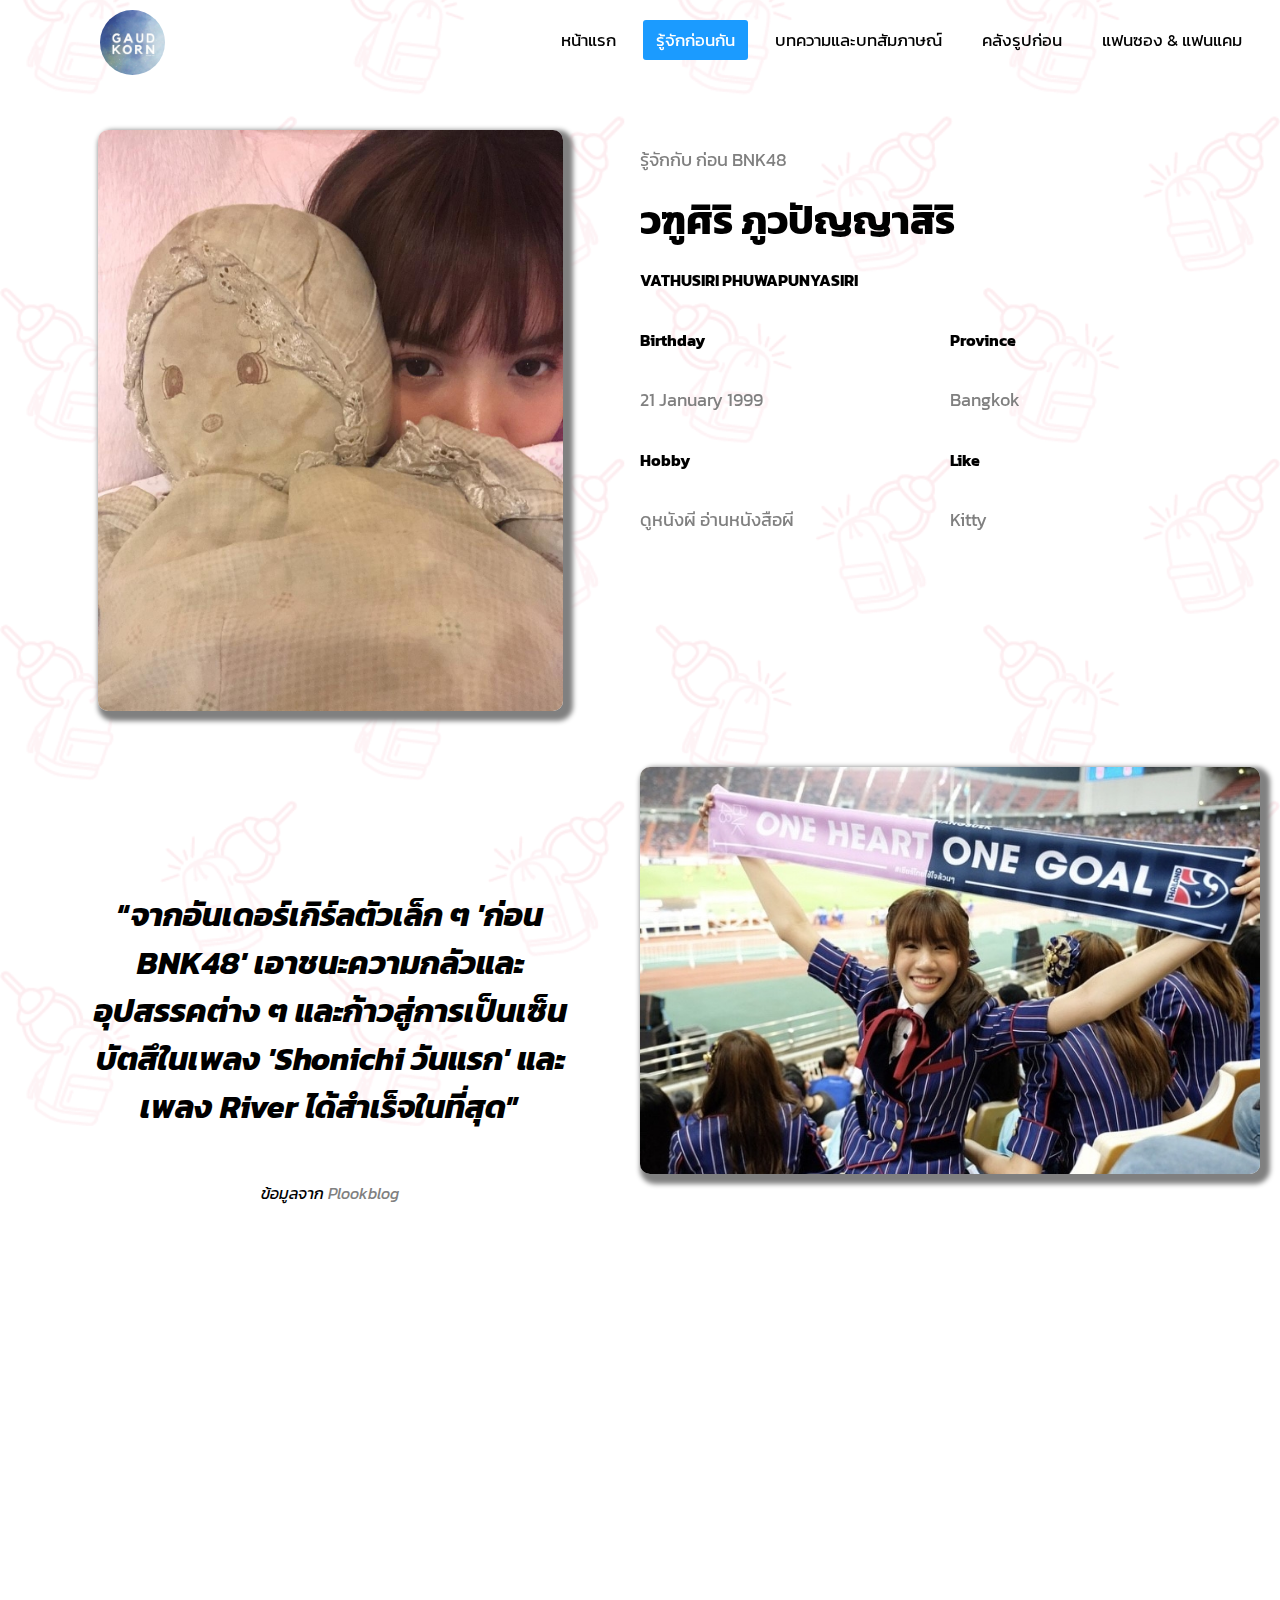
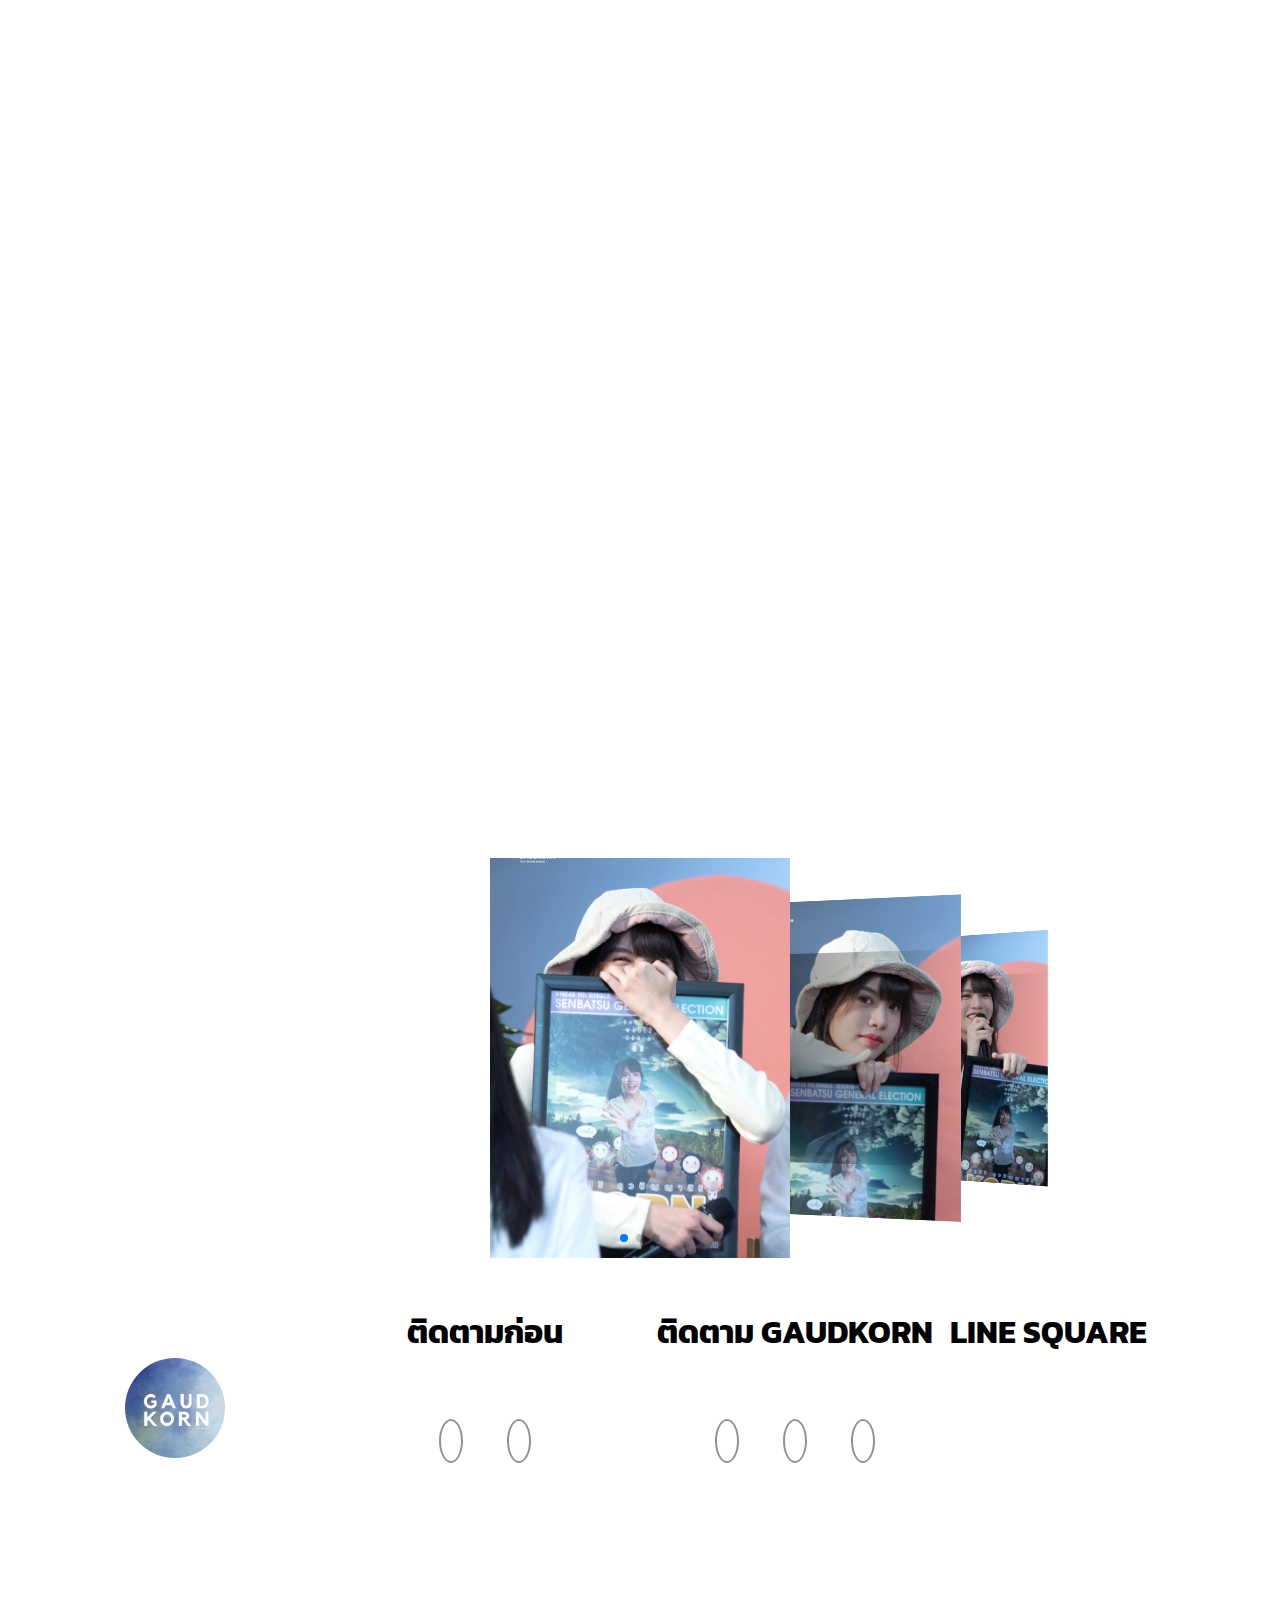
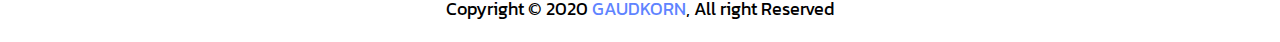
==== about-korn.html @ 3a38b38e "Project for KornBNK48" ====
<!DOCTYPE html>
<html lang="en">

<head>
    <meta charset="UTF-8">
    <meta name="viewport" content="width=device-width, initial-scale=1.0, maximum-scale=1.0, user-scalable=no" />
    <script src="https://kit.fontawesome.com/c2fa1b074d.js" crossorigin="anonymous"></script>
    <link rel="stylesheet" href="assets/css/swiper.min.css">
    <link rel="stylesheet" href="assets/css/nav.css">
    <link rel="stylesheet" href="assets/css/main.css">
    <link rel="stylesheet" href="assets/css/about.css">
    <link rel="stylesheet" href="assets/css/aos.css">
    <link rel="stylesheet" href="assets/css/responsive.css">
    <link href="https://unpkg.com/aos@2.3.1/dist/aos.css" rel="stylesheet">
    <meta name="theme-color" content="#9FC1F0">
    <link rel="apple-touch-icon" sizes="180x180" href="assets/image/fav.jpg">
    <link rel="icon" type="image/png" sizes="32x32" href="assets/image/fav.jpg">
    <link rel="icon" type="image/png" sizes="16x16" href="assets/image/fav.jpg">
    <link rel="manifest" href="assets/image/fav.jpg">
    <style>
        .swiper-container {
      width: 100%;
      padding-top: 50px;
      padding-bottom: 50px;
    }
    .swiper-slide {
      background-position: center;
      background-size: cover;
      width: 300px;
      height: 300px;

    }
    </style>
    <title>GAUDKORN Official</title>
</head>

<body>
    <nav id="menu">
        <input type="checkbox" id="check">
        <label for="check" class="checkbtn">
            <i class="fas fa-bars"></i>
        </label>
        <label class="logo"><img src="assets/image/fav.jpg" alt="GAUDKRON LOGO"
                onclick="document.location = 'index.html'"></label>
        <ul>
            <li><a href="index.html">หน้าแรก</a></li>
            <li><a class="active" href="about-korn.html">รู้จักก่อนกัน</a></li>
            <li><a href="#">บทความและบทสัมภาษณ์</a></li>
            <li><a href="gallery-korn.html">คลังรูปก่อน</a></li>
            <li><a href="#">แฟนซอง & แฟนแคม</a></li>
        </ul>
    </nav>

    <div class="container">
        <!------------------------------------ABOUT---------------------------------------------->
        <section class="about">
            <div class="main-about">
                <h1 class="header">รู้จักกับ ก่อน BNK48</h1>
                <div class="about-img" data-aos="fade-right">
                    <img src="assets/image/about/about-1.jpg" alt="about KornBNK48">
                </div>

                <div class="about-text" data-aos="fade-left">
                    <p class="header">รู้จักกับ ก่อน BNK48</p>
                    <h1>วฑูศิริ ภูวปัญญาสิริ</h1>
                    <h2>VATHUSIRI PHUWAPUNYASIRI</h2>

                    <div class="about-layout">

                        <div class="about-birthday">
                            <h5>Birthday</h5>
                            <p>21 January 1999</p>
                        </div>
                        <div class="about-birthday">
                            <h5>Province</h5>
                            <p>Bangkok</p>
                        </div>

                    </div>

                    <div class="about-layout">

                        <div class="about-birthday">
                            <h5>Hobby</h5>
                            <p>ดูหนังผี อ่านหนังสือผี</p>
                        </div>
                        <div class="about-birthday">
                            <h5>Like </h5>
                            <p>Kitty</p>
                        </div>

                    </div>
                    <div class="about-social">

                        <ul>
                            <li><a class="fb" href="https://web.facebook.com/bnk48official.korn"><i
                                        class="fab fa-facebook"></i></a></li>
                            <li><a class="ig" href="https://www.instagram.com/korn.bnk48official/?hl=th"><i
                                        class="fab fa-instagram"></i></a></li>
                        </ul>

                    </div>
                </div>

            </div>
        </section>

        <!------------------------------------ABOUT-2---------------------------------------------->
        <section class="blog-2">
            <div class="main-blog-2">

                <div class="blog-2-text">
                    <h1><q><i>จากอันเดอร์เกิร์ลตัวเล็ก ๆ 'ก่อน BNK48' เอาชนะความกลัวและอุปสรรคต่าง ๆ
                                และก้าวสู่การเป็นเซ็นบัตสึในเพลง 'Shonichi วันแรก' และเพลง River
                                ได้สำเร็จในที่สุด</i></q></h1>
                    <div class="credit">
                        <i>ข้อมูลจาก <a class="link" target="blank"
                                href="http://www.trueplookpanya.com/blog/content/66786/-blog-womlovlif-womlov-wom-">Plookblog</a></i>
                    </div>
                </div>

                <div class="blog-2-img">
                    <img src="assets/image/about/about-2.jpg" alt="First Senbusu of KornBNK48">
                </div>

            </div>
        </section>
        <!------------------------------------ABOUT-3---------------------------------------------->
        <section class="banner-2">

            <div class="main-banner-2">

                <div class="banner-2-text">
                    <h1></h1>
                </div>


            </div>
        </section>
        <!------------------------------------ABOUT-4---------------------------------------------->
        <section class="about">
            <div class="main-about">
                <h1 class="header">รู้จักกับ จุ้บแจง</h1>
                <div class="about-img" data-aos="fade-right">
                    <img src="assets/image/about/about-4_(Jubjang).jpg" alt="about Jubjang">
                </div>

                <div class="about-text" data-aos="fade-left">
                    <p class="header">รู้จักกับ จุ้บแจง</p>
                    <h1>จุ้บแจง ภูวปัญญาสิริ</h1>
                    <h2>JUBJANG PHUWAPUNYASIRI</h2>

                    <div class="about-layout">

                        <div class="about-birthday">
                            <h5>Birthday</h5>
                            <p>ไม่ทราบวันเกิด</p>
                        </div>
                        <div class="about-birthday">
                            <h5>Province</h5>
                            <p>บ้านก่อน</p>
                        </div>

                    </div>

                    <div class="about-layout">

                        <div class="about-birthday">
                            <h5>Hobby</h5>
                            <p>เดินตอนดึก ๆ</p>
                        </div>
                        <div class="about-birthday">
                            <h5>Like </h5>
                            <p>ก่อน</p>
                        </div>

                    </div>
                    <h1><span class="underline">เกี่ยวกับ จุ้บแจง</span></h1>
                    <p style="line-height: 50px; text-align: left; padding: 0 20px;" class="about-jubjang">
                        จุ้บแจงคือตุ๊กตาสุดที่รักของ<span class="korn">ก่อน</span>
                        แต่ด้วยความรักที่แสนอบอุ่นทำให้<span class="korn">ก่อน</span>ไม่กล้าที่จะซักจุ้บแจง
                        สภาพจึงเป็นอย่างที่เห็นกัน</p>
                    <div class="about-social">

                        <ul>
                            <li><a class="ig" href="https://www.instagram.com/jjub.jang/?hl=th"><i
                                        class="fab fa-instagram"></i></a></li>
                        </ul>

                    </div>
                </div>

            </div>
        </section>
        <!-- Swiper -->
        <div class="swiper-container">
            <div class="swiper-wrapper">
                <div class="swiper-slide">
                    <div class="imgBx">
                    <img src="assets/image/gallery/Digital_Studio/KORN_001 Digital_Studio.jpg" alt="KornBNK48">
                    </div>
                </div>
                <div class="swiper-slide">
                    <img src="assets/image/gallery/Digital_Studio/KORN_002 Digital_Studio.jpg" alt="KornBNK48">
                </div>
                <div class="swiper-slide">
                    <img src="assets/image/gallery/Digital_Studio/KORN_003 Digital_Studio.jpg" alt="KornBNK48">
                </div>
               
            </div>
            <!-- Add Pagination -->
            <div class="swiper-pagination"></div>
        </div>
        <!---------------------------------------------BOTTOM------------------------------------------>
        <section class="bottom">
            <div class="main-bottom">

                <div class="follow">
                    <img src="assets/image/fav.jpg" alt="">
                </div>

                <div class="follow-korn">
                    <h1>ติดตามก่อน</h1>
                    <ul>
                        <li><a class="fb" href="https://web.facebook.com/bnk48official.korn"><i
                                    class="fab fa-facebook"></i></a></li>
                        <li><a class="ig" href="https://www.instagram.com/korn.bnk48official/?hl=th"><i
                                    class="fab fa-instagram"></i></a></li>
                    </ul>
                </div>

                <div class="follow-korn">
                    <h1>ติดตาม GAUDKORN </h1>
                    <ul>
                        <li><a class="fb" href="https://web.facebook.com/GAUDKORN"><i class="fab fa-facebook"></i></a>
                        </li>
                        <li><a class="ig" href="https://www.instagram.com/gaudkorn/?hl=th"><i
                                    class="fab fa-instagram"></i></a></li>
                        <li><a class="tw" href="https://twitter.com/gaudkorn"><i class="fab fa-twitter"></i></a></li>
                    </ul>
                </div>

                <div class="contact">
                    <h1>LINE SQUARE</h1>
                    <img src="https://kpsquare.com/assets/images/screen-shot-2018-09-25-at-1-1400x1367.png" alt="">
                </div>

            </div>
        </section>
        <a href="javascript:void(0);" id="scroll" title="Scroll to Top" style="display: none;">Top<span></span></a>
    </div>
    <!---------------------------------------------FOOTTER------------------------------------------>
    <footer>
        <div class="footer-item">
            <p> Copyright &copy; 2020 <span>GAUDKORN</span>, All right Reserved</p>
        </div>
    </footer>



    <!------------------------------ SCRIRT -------------------------------------->
    <script src="https://code.jquery.com/jquery-3.4.1.js"></script>
    <script src="https://ajax.googleapis.com/ajax/libs/jquery/3.2.1/jquery.min.js"></script>
    <script src="assets/js/aos.js"></script>
    <script src="assets/js/swiper.min.js"></script>
    <script src="assets/js/back-to-top.js"></script>
    <script>
        AOS.init({
            duration: 2000,
        });
    </script>
    <script>
        var swiper = new Swiper('.swiper-container', {
          effect: 'coverflow',
          grabCursor: true,
          centeredSlides: true,
          slidesPerView: 'auto',
          coverflowEffect: {
            rotate: 20,
            stretch: 0,
            depth: 500,
            modifier: 1,
            slideShadows : true,
          },
          pagination: {
            el: '.swiper-pagination',
          },
        });
      </script>
</body>

</html>
---- assets/css/nav.css ----
*{
    margin: 0;
    padding: 0;
    box-sizing: border-box;
}

nav{
    background-color: transparent;
    height: 80px;
    width: 100%;
    position: sticky;
    top: 0;
    left: 0;
    z-index: 2;
}
label.logo{
    color: #fff;
    font-size: 35px;
    line-height: 80px;
    padding: 0 100px;
    font-weight: bold;
}
label.logo img{
    padding: 10px 0;
    border-radius: 50%;
    width: 65px;
    transition: 0.5s ease-in-out;
}
label.logo img:hover{
    background-color: transparent;
    transform: scale(1.1);
}
label.logo:hover a{
    background-color: transparent;
}
nav ul{
    float: right;
    margin-right: 20px;
}
nav ul li{
    display: inline-block;
    line-height: 80px;
    margin: 0 5px;
}
nav ul li a{
    color: rgb(2, 2, 2);
    text-decoration: none;
    font-size: 17px;
    text-transform: uppercase;
    padding: 7px 13px;
    border-radius: 3px;
    transition: 0.5s ease-in-out;
}
nav#menu a.active{
     background-color: #1b9bff;
     color : #fff;
}
nav#menu a:hover{
    background-color: #1b9bff;
    color : #fff;
}

.checkbtn{
    font-size: 30px;
    color: rgb(8, 8, 8);
    float: right;
    line-height: 80px;
    margin-right: 40px;
    cursor: pointer;
    display: none;
}
#check{
    display: none;
}
@media only screen and (max-width : 1024px){
    label.logo{
        font-size: 30px;
        padding-left: 50px;
    }
    .checkbtn{
        display: block;
    }
    nav ul{
        position: fixed;
        width: 100%;
        height: 100vh;
        background-color: #99c7f5;
        top: 80px;
        left: -100%;
        text-align: center;
        transition: all 0.5s ease-in-out;
    }
    nav{
        width: 100%;
        position: relative;
        top: 0;
        left: 0;
    }
    nav ul li{
        display: block;
        margin: 50px 0;
        line-height: 30px;
    }
    nav ul li a{
        font-size: 20px;
    }
    a:hover,a.active:not(.logo){
        background: none;
        color: #0082e6;
    }
    #check:checked ~ ul{
        left: 0;
    }
}

@media only screen and (max-width : 780px){
    label.logo{
        font-size: 30px;
        padding-left: 50px;
    }
    .checkbtn{
        display: block;
    }
    nav ul{
        position: fixed;
        width: 100%;
        height: 100vh;
        background-color: #99c7f5;
        top: 80px;
        left: -100%;
        text-align: center;
        transition: all 0.5s ease-in-out;
    }
    nav{
        width: 100%;
        position: relative;
        top: 0;
        left: 0;
    }
    nav ul li{
        display: block;
        margin: 50px 0;
        line-height: 30px;
    }
    nav ul li a{
        font-size: 20px;
    }
    a:hover,a.active:not(.logo){
        background: none;
        color: #0082e6;
    }
    #check:checked ~ ul{
        left: 0;
    }
}

@media only screen and (max-width : 480px){
    .checkbtn{
        display: block;
    }
    nav ul{
        position: fixed;
        width: 100%;
        height: 100vh;
        background-color: #99c7f5;
        top: 80px;
        left: -100%;
        text-align: center;
        transition: all 0.5s ease-in-out;
    }
    nav{
        width: 100%;
        position: relative;
        top: 0;
        left: 0;
        background-color:#99c7f5 ;
    }
    nav ul li{
        display: block;
        margin: 50px 0;
        line-height: 30px;
    }
    nav ul li a{
        font-size: 20px;
    }
    a:hover,a.active:not(.logo){
        background: none;
        color: #0082e6;
    }
    #check:checked ~ ul{
        left: 0;
    }
}
---- assets/css/main.css ----
@import url('https://fonts.googleapis.com/css?family=Kanit|Nunito&display=swap');


body{
    font-family: 'Nunuto','Kanit',cursive;
    font-size: 16px;
    background-image: url("../image/bg-o.png");
    background-attachment: fixed;
    background-position: center;
    background-repeat: no-repeat;
    background-size: cover;
}
html, body {
    overflow-x:hidden;
    width:100%;
}
i.sub{
    color: grey;
}
a.link{
    text-decoration: none;
    color: grey;
}
span.korn{
    color: rgb(13, 69, 255);
}
img{
    width: 100%;
    height: auto;
}
h1{
    font-size: 2rem;
}
p{
    font-size: 1.1rem
}
span.underline{
    border-bottom: 3px solid rgb(13, 69, 255);
}
.container{
    max-width: 1240px;
    margin: 0 auto;
    text-align: center;
}
.headline{
    border-left: 5px solid #fff;
    padding-left: 20px;

}

/************************************************************* HEADER ********************************************/
.main-header
{
    display: grid;
    grid-template-columns: repeat(2, 1fr);
    /* background-image: url("../image/banner/banner.jpg");
    background-attachment:fixed ;
    background-position: center;
    background-repeat: no-repeat;
    background-size: cover; */
}
.banner-text
{
    padding: 40% 0;
    line-height: 50px;
    text-align: center;
}
.banner-text h1
{
    font-size: 3rem;
    color: rgb(93, 131, 253);
}
.banner-text i
{
    font-size: 1rem;
    color: rgb(194, 193, 193);
}
.banner-text p
{
    font-size: 1.5rem;
    text-indent: 2%;
}
.more-korn
{
    padding: 20px 0;
}
.more-korn a
{
    text-decoration: none;
    background-color: rgb(81, 121, 252);
    color: #fff;
    padding: 20px 20px;
    border-radius: 30px;
    transition: 0.5s ease-in-out;
}
.more-korn a:hover{
    background-color: transparent;
    color: rgb(13, 69, 255);
    border: 2px solid rgb(13, 69, 255);
}



/**************************************************** GALLERY *******************************/
section.gallery{
    background-color: rgb(189, 189, 250);
    text-align: left;
    padding: 20px 20px;
    color: rgb(13, 69, 255);
}
section.gallery h1
{
    font-size: 2.5rem;
}
section.galley h1
{
    border-left: 5px solid rgb(13, 69, 255);
    padding-left: 20px;
}
.main-gallery 
{
    display: grid;
    grid-template-columns: repeat(3, 1fr);
    text-align: center;
}
.item-1{
    padding: 0 20px;
    z-index: 1;
    margin-top: -175px;
}
.item-1 img
{
    width: 100%;
    transition: 0.5s ease-in-out;
    box-shadow: 5px 5px 5px 5px gray;
}
.item-1 a {
    opacity: 0;
    text-decoration: none;
    color: rgb(13, 69, 255);
    font-size: 5rem;
    position: relative;
    top: 50%;
    left: 50%;
    transform: translate(-50%, -50%);
    -ms-transform: translate(-50%, -50%);
    text-align: center;
    transition: 0.5s ease-in-out;
    cursor: pointer;
}
/* .item-1:hover a{
    opacity: 1;
    background-color: transparent;
}
.item-1:hover img{
    opacity: 0.3;
} */


/*****************************************BLOG******************************************/
section.blog
{
    padding: 50px 0;
    box-shadow: 5px 5px 5px 5px gray;
}
.main-blog{
    display: grid;
    grid-template-columns: repeat(2,1FR);
    padding: 50px 0;
}
.blog-text{
    background-color: rgb(240, 239, 239);
}
.blog-text h5{
    font-size: 2rem;
}
.blog-text p{
    text-indent: 2%;
    text-align: center;
    padding: 100px 20px;
    font-size: 1.5rem;
    color: rgb(136, 136, 136);
}




/************************************ฺBOTTOM*******************/
section.bottom{
    padding: 50px 0;
}
.main-bottom
{
    display: grid;
    grid-template-columns: repeat(4,1FR);
    text-align: left;
}

.main-bottom ul li{
    list-style: none;
    display: inline-block;
}
.follow-korn ul{
    padding: 50px 0;
}
.follow {
    text-align: center;
}
.follow img{
    border-radius: 50%;
    width: 100px;
    padding: 50px 0;
}
.follow-korn{
    text-align: center;
}
.follow-korn ul li {
    padding: 20px 20px;
}
.follow-korn a{
    color : #a3a3a3;
    font-size: 20px;
    border: 2px solid #919191;
    border-radius: 50%;
    padding: 5px 10px;
    transition: 0.5s ease-in-out;
}
.follow-korn a.fb:hover{
    background-color: rgb(40, 89, 252);
    color: #fff;
    border: 2px solid transparent;
}
.follow-korn a.ig:hover{
    background-color: rgb(255, 13, 94);
    color: #fff;
    border: 2px solid transparent;
}
.follow-korn a.tw:hover{
    background-color: rgb(13, 138, 255);
    color: #fff;
    border: 2px solid transparent;
}
.contact img{
    padding: 20px 0;
}


/******************************************************FOOTER*************************************/
footer{
    background-color: transparent;
    text-align: center;
    padding: 20px 0;
}
footer span{
    color: rgb(95, 132, 255);
}


/************************************ BACK TO TOP *******************/
#scroll {
    position:fixed;
    right:10px;
    bottom:10px;
    cursor:pointer;
    width:50px;
    height:50px;
    background-color:#3498db;
    text-indent:-9999px;
    display:none;
    -webkit-border-radius:5px;
    -moz-border-radius:5px;
    border-radius:5px;
    z-index: 2;
}
#scroll span {
    position:absolute;
    top:50%;
    left:50%;
    margin-left:-8px;
    margin-top:-12px;
    height:0;
    width:0;
    border:8px solid transparent;
    border-bottom-color:#ffffff
}
#scroll:hover {
    background-color:#81a0f3;
    opacity:1;
    filter:"alpha(opacity=100)";
    -ms-filter:"alpha(opacity=100)";
}


/************************************ IMAGE SLIDER **********************/
.swiper-container {
    width: 100%;
    height: 100%;
  }
  .swiper-slide {
    text-align: center;
    font-size: 18px;
    background: #fff;

    /* Center slide text vertically */
    display: -webkit-box;
    display: -ms-flexbox;
    display: -webkit-flex;
    display: flex;
    -webkit-box-pack: center;
    -ms-flex-pack: center;
    -webkit-justify-content: center;
    justify-content: center;
    -webkit-box-align: center;
    -ms-flex-align: center;
    -webkit-align-items: center;
    align-items: center;
  }


  /************************************ GALLERY PAGE *****************************************/
---- assets/css/about.css ----
iframe{
    max-width: 100%;
    height: auto;
}




.main-about{
    padding: 50px 0;
    display: grid;
    grid-template-columns: repeat(2, 1fr);
}
.about-img img{
    border-radius: 10px;
    box-shadow: 5px 5px 5px 5px gray;
    width: 75%;
}
.about-text{
    text-align: left;
    line-height: 60px;
}
h1.header{
    display: none;
}
.about-text p{
    color: gray;
}
.about-text h1{
    font-size: 2.5rem;
}
.about-text h2{
    font-size: 1rem;
}
.about-layout{
    display: grid;
    grid-template-columns: repeat(2,1fr);
    font-size: 1rem;
}
.about-layout h5{
    font-size: 1rem;
}
.about-social{
    margin: 20px 0;
}
.about-social li{
    display: inline-block;
    list-style: none;
    padding: 0 20px;
}
.about-social a{
    font-size: 2rem;
    transition: 0.5s ease-in-out;
}
.about-social a.fb{
    color: rgb(36, 131, 248);
}
.about-social:hover a.fb{
    color: rgb(7, 84, 250);
}
.about-social a.ig{
    color: rgb(255, 0, 85);
}
.about-social:hover a.ig{
    color: rgb(216, 4, 75);
}




.main-blog-2{
    display: grid;
    grid-template-columns: repeat(2, 1fr);
}
.blog-2-img img{
    border-radius: 10px;
    box-shadow: 5px 5px 5px 5px gray;
}
.blog-2-text{
    padding: 20% 10%;
}
.blog-2-text a{
    padding: 20px 0;
}
.credit{
    padding: 10% 0;
}


section.banner-2{
    background-image: url("../image/banner/banner.jpg");
    background-position: center;
    background-repeat: no-repeat;
    background-size: contain;
    background-attachment: fixed;
    color : #fff;
    width: 100%;
    height: 300px;
}



.main-banner-3
{
    padding: 50px 0;
    display: grid;
    grid-template-columns: repeat(2, 1fr);
}
.banner-3 img
{
    width: 75%;
    box-shadow: 5px 5px 5px 0px gray;
    border-radius: 10px;
}
.banner-3-text
{
    line-height: 50px;
}
.banner-3-text p{
    text-indent: 2%;
}
.about-layout p{
    color: gray;
}
p.about-jubjang{
    text-indent: 5%;
    color: #262626;
}
---- assets/css/responsive.css ----
@media only screen and (max-width : 780px){
    .container{
        max-width: 780px;
    }
    /***************************************** HEADER *************************************/
    .main-header{
        grid-template-columns: repeat(1, 1fr);
    }
    .banner-text p
    {
        font-size: 1rem;
        text-align: center;
    }
    .banner-text
    {
        padding: 0% 0;
        line-height: 50px;
        text-align: center;
    }
    /***************************************** GALLERY *************************************/
    .main-gallery{
        grid-template-columns: repeat(1, 1fr);
        padding: 50px 0;
    }
    .item-1{
        padding: 20px 0;
    }
    /***************************************** BLOG *************************************/
    .main-blog{
        grid-template-columns: repeat(1, 1fr);
    }
    section.blog{
        box-shadow: none;
        padding: 0 0;
    }
    .blog-text{
        padding: 20px 0;
    }
    /***************************************** BOTTOM *************************************/
    .main-bottom{
        grid-template-columns: repeat(1, 1fr);
    }
    section.bottom{
        padding: 0px 0;
    }
    .contact{
        text-align: center;
    }
    .contact img{
        width: 100px;
    }
    /***************************************** FOOTER *************************************/
    footer p{
        background-color: transparent;
        text-align: center;
        padding: 20px 20px;
        font-size: 15px;
    }
    footer span{
        color: rgb(95, 132, 255);
    }
    .swiper-container {
        width: 100%;
        height: auto;
        margin-left: auto;
        margin-right: auto;
    }
}






@media only screen and (max-width : 480px){
    .container{
        max-width: 480px;
    }
     /***************************************** HEADER *************************************/
    .main-header{
        grid-template-columns: repeat(1, 1fr);
    }
    .banner-text p
    {
        font-size: 1rem;
        text-align: center;
    }
    .banner-text
    {
        padding: 0% 0;
        line-height: 50px;
        text-align: center;
    }
     /***************************************** GALLERY *************************************/
    .main-gallery{
        grid-template-columns: repeat(1, 1fr);
        padding: 20px 0;
    }
    .item-1{
        padding: 20px 0;
    }
     /***************************************** BLOG *************************************/
    .main-blog{
        grid-template-columns: repeat(1, 1fr);
    }
    .blog-text{
        padding: 20px 0;
    }
     /***************************************** BOTTOM *************************************/
    .main-bottom{
        grid-template-columns: repeat(1, 1fr);
    }
    section.blog{
        box-shadow: none;
    }
    .contact{
        text-align: center;
    }
    .contact img{
        width: 100px;
    }
     /***************************************** FOOTER *************************************/
    footer p{
        background-color: transparent;
        text-align: center;
        padding: 20px 20px;
        font-size: 10px;
    }
    footer span{
        color: rgb(95, 132, 255);
    }
    /***************************************** ABOUT *************************************/
    .main-about{
        grid-template-columns: repeat(1, 1fr);
    }
    .about-text{
        text-align: center;
        line-height: 60px;
    }
    .blog-2-img img{
        border-radius: 0;
        box-shadow: none;
    }
    .about-text p.header{
        display: none;
    }
    h1.header{
        display: block;
        padding: 20px 0;
        color: gray;
    }
    .main-blog-2{
        grid-template-columns: repeat(1, 1fr);
    }
    .swiper-container {
        padding: 50px 0;
      }
}
@media only screen and (max-width : 320px){
    .container{
        max-width: 320px;
    }
}
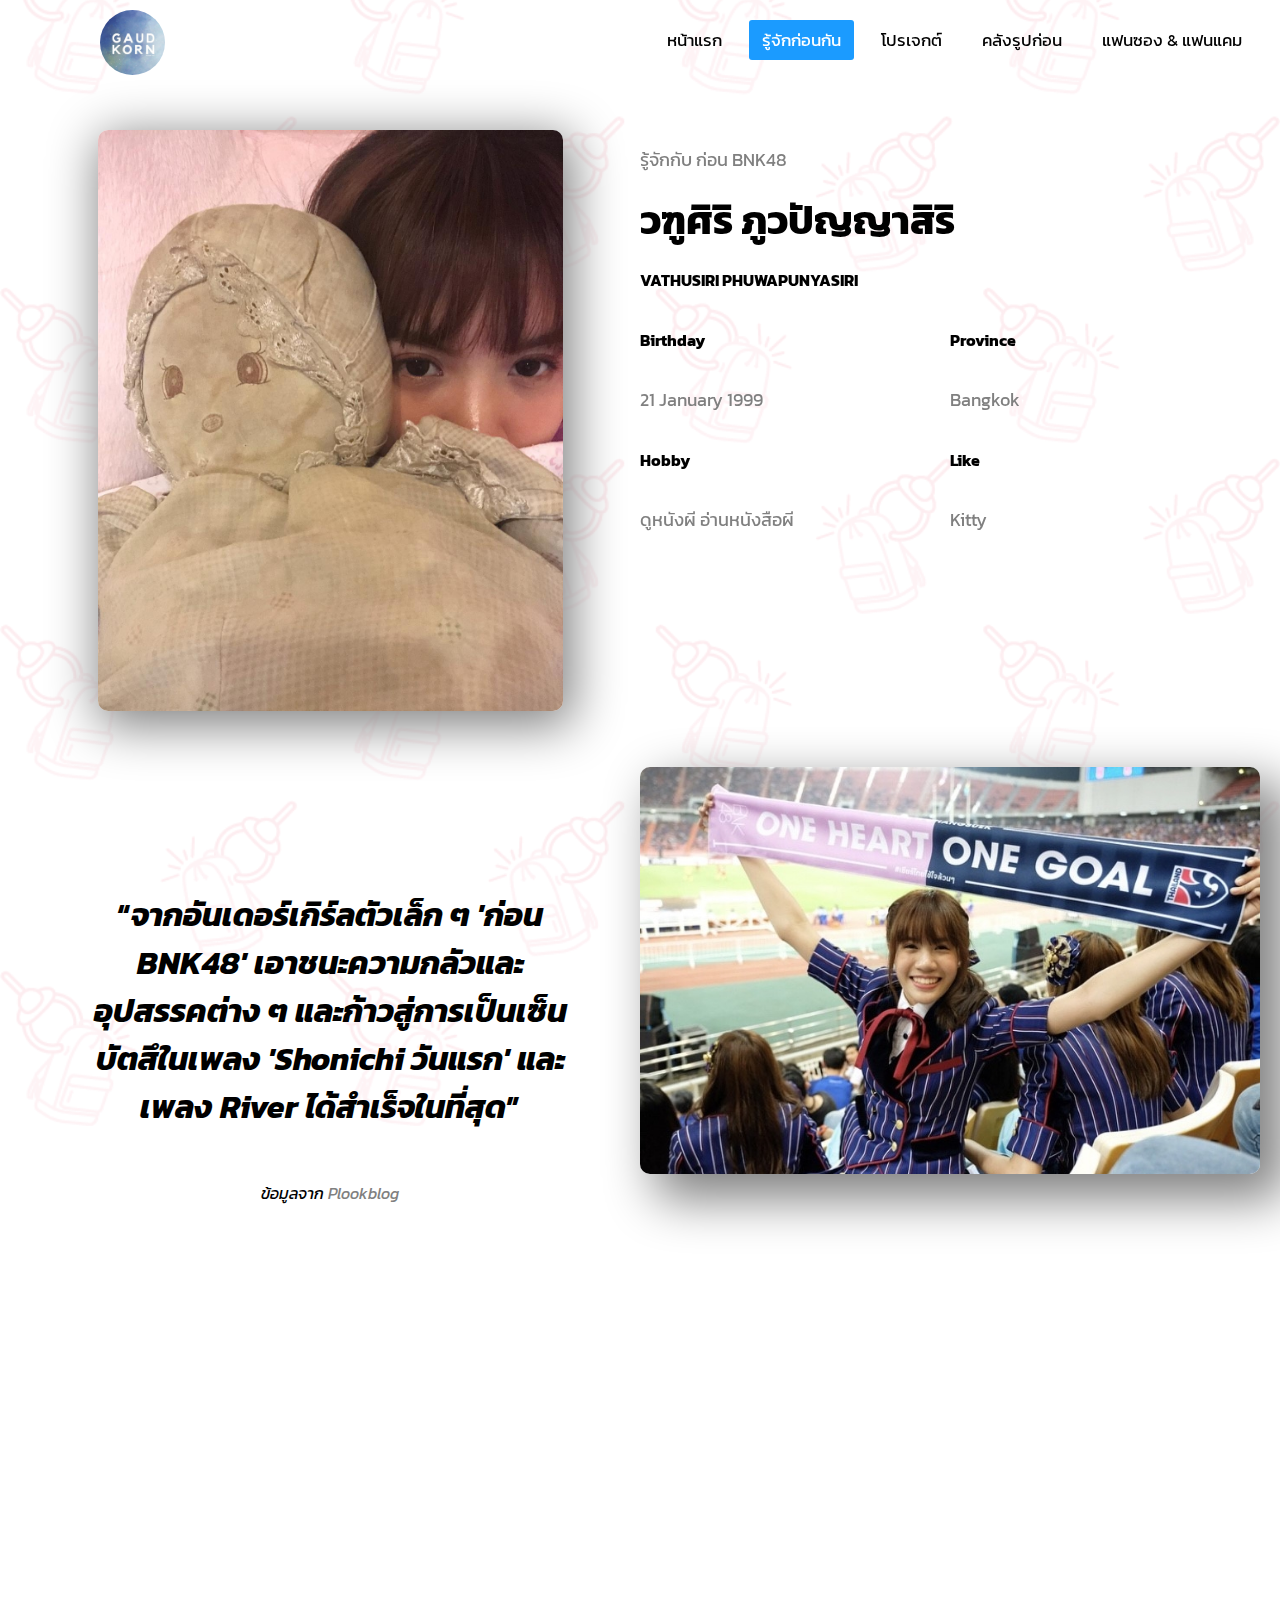
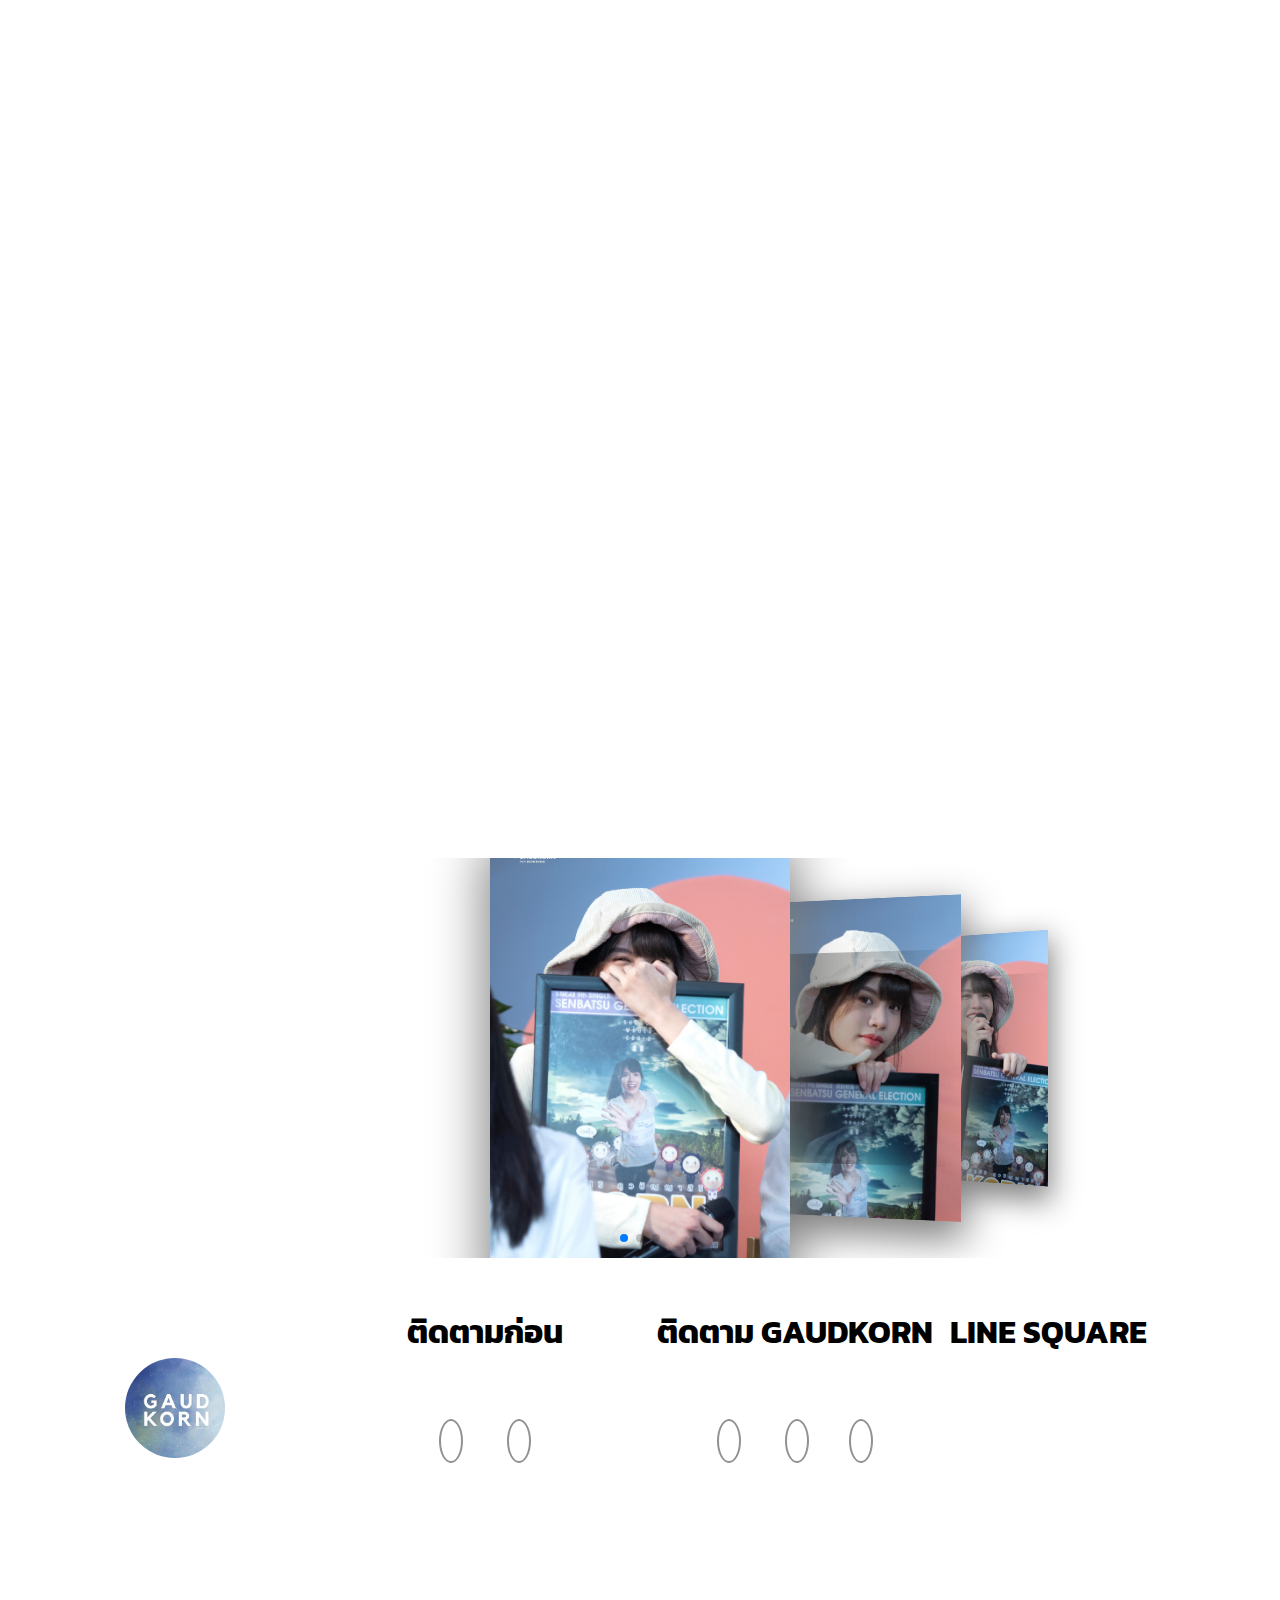
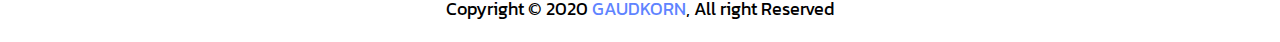
==== commit 719bbb5e: "Change commit" ====
--- a/about-korn.html
+++ b/about-korn.html
@@ -45,9 +45,9 @@
         <ul>
             <li><a href="index.html">หน้าแรก</a></li>
             <li><a class="active" href="about-korn.html">รู้จักก่อนกัน</a></li>
-            <li><a href="#">บทความและบทสัมภาษณ์</a></li>
+            <li><a href="project.html">โปรเจกต์</a></li>
             <li><a href="gallery-korn.html">คลังรูปก่อน</a></li>
-            <li><a href="#">แฟนซอง & แฟนแคม</a></li>
+            <li><a href="fan.html">แฟนซอง & แฟนแคม</a></li>
         </ul>
     </nav>
 
@@ -232,10 +232,8 @@
                 <div class="follow-korn">
                     <h1>ติดตาม GAUDKORN </h1>
                     <ul>
-                        <li><a class="fb" href="https://web.facebook.com/GAUDKORN"><i class="fab fa-facebook"></i></a>
-                        </li>
-                        <li><a class="ig" href="https://www.instagram.com/gaudkorn/?hl=th"><i
-                                    class="fab fa-instagram"></i></a></li>
+                        <li><a class="fb" href="https://web.facebook.com/GAUDKORN"><i class="fab fa-facebook"></i></a></li>
+                        <li><a class="email" href="mailto: gaudkorn@gmail.com "><i class="fas fa-envelope"></i>
                         <li><a class="tw" href="https://twitter.com/gaudkorn"><i class="fab fa-twitter"></i></a></li>
                     </ul>
                 </div>
--- a/assets/css/main.css
+++ b/assets/css/main.css
@@ -103,10 +103,8 @@
 
 /**************************************************** GALLERY *******************************/
 section.gallery{
-    background-color: rgb(189, 189, 250);
     text-align: left;
     padding: 20px 20px;
-    color: rgb(13, 69, 255);
 }
 section.gallery h1
 {
@@ -132,7 +130,6 @@
 {
     width: 100%;
     transition: 0.5s ease-in-out;
-    box-shadow: 5px 5px 5px 5px gray;
 }
 .item-1 a {
     opacity: 0;
@@ -237,6 +234,11 @@
 }
 .follow-korn a.tw:hover{
     background-color: rgb(13, 138, 255);
+    color: #fff;
+    border: 2px solid transparent;
+}
+.follow-korn a.email:hover{
+    background-color: rgb(255, 7, 7);
     color: #fff;
     border: 2px solid transparent;
 }
--- a/assets/css/about.css
+++ b/assets/css/about.css
@@ -13,7 +13,7 @@
 }
 .about-img img{
     border-radius: 10px;
-    box-shadow: 5px 5px 5px 5px gray;
+    box-shadow: 5px 10px 50px 5px gray;
     width: 75%;
 }
 .about-text{
@@ -64,6 +64,9 @@
 .about-social:hover a.ig{
     color: rgb(216, 4, 75);
 }
+.about-social a.yt{
+    color: rgb(255, 2, 2);
+}
 
 
 
@@ -74,7 +77,7 @@
 }
 .blog-2-img img{
     border-radius: 10px;
-    box-shadow: 5px 5px 5px 5px gray;
+    box-shadow: 20px 20px 50px 5px gray;
 }
 .blog-2-text{
     padding: 20% 10%;
@@ -125,4 +128,8 @@
 p.about-jubjang{
     text-indent: 5%;
     color: #262626;
+}
+
+.swiper-slide img{
+    box-shadow: 0px 20px 50px 5px grey;
 }--- a/assets/css/responsive.css
+++ b/assets/css/responsive.css
@@ -16,6 +16,9 @@
         padding: 0% 0;
         line-height: 50px;
         text-align: center;
+    }
+    .more-korn{
+        display: none;
     }
     /***************************************** GALLERY *************************************/
     .main-gallery{
@@ -65,6 +68,7 @@
         margin-left: auto;
         margin-right: auto;
     }
+
 }
 
 
@@ -91,6 +95,7 @@
         line-height: 50px;
         text-align: center;
     }
+
      /***************************************** GALLERY *************************************/
     .main-gallery{
         grid-template-columns: repeat(1, 1fr);
@@ -155,6 +160,12 @@
     .swiper-container {
         padding: 50px 0;
       }
+    .header-project h1{
+        font-size: 1.5rem;
+    }
+    .main-fan{
+        grid-template-columns: repeat(1, 1fr);
+    }
 }
 @media only screen and (max-width : 320px){
     .container{
